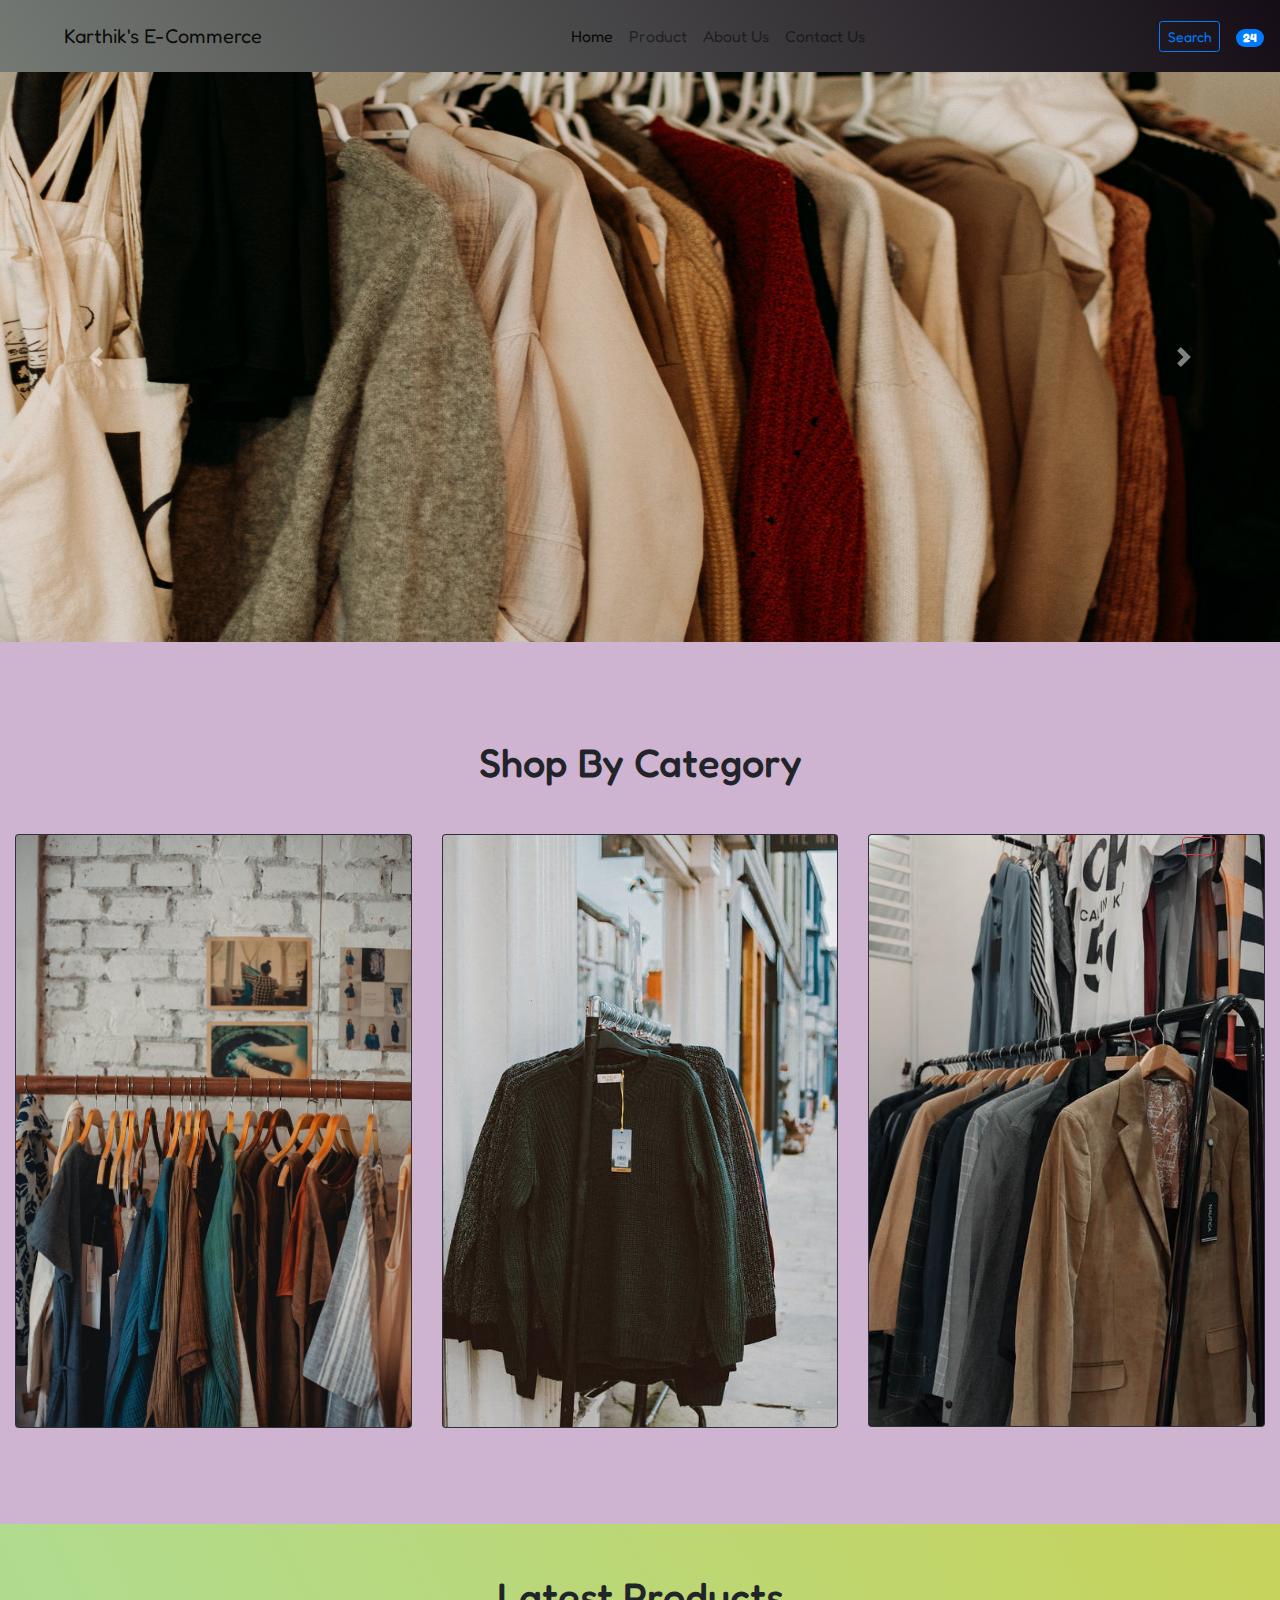
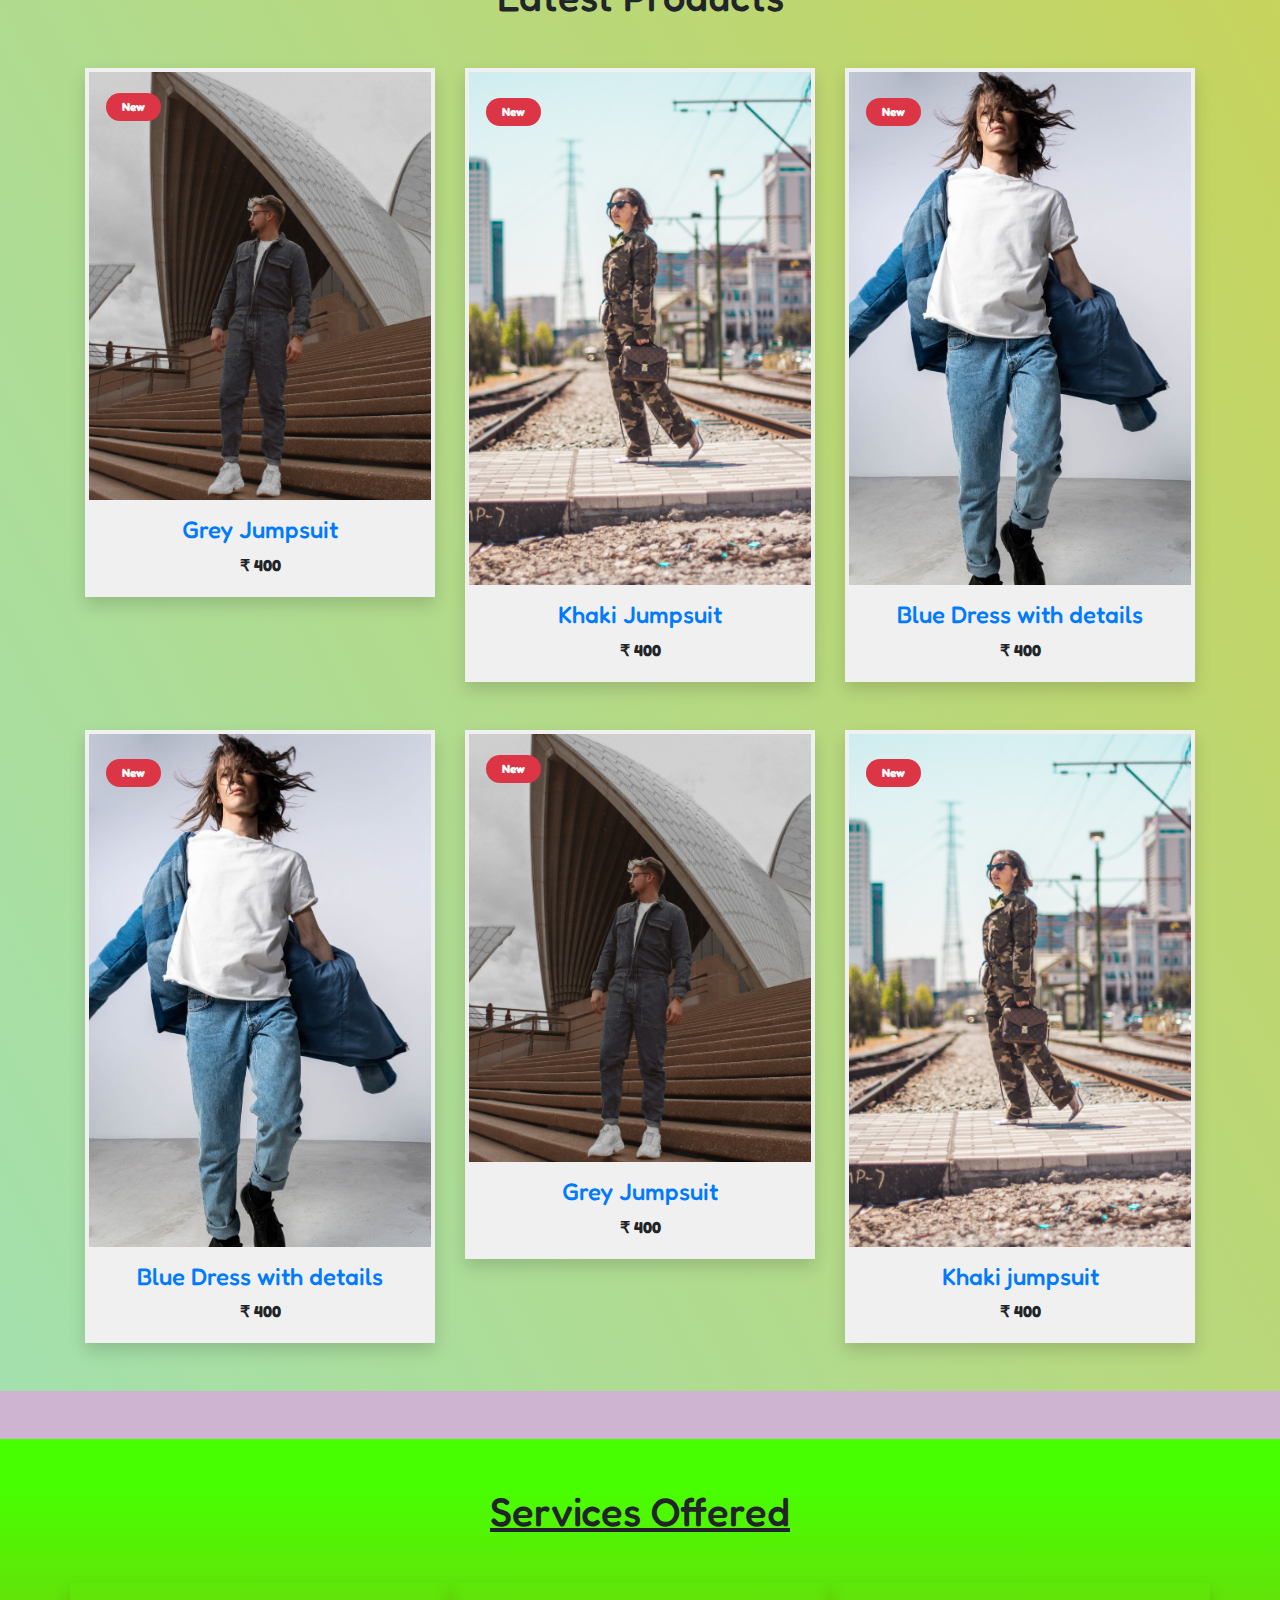
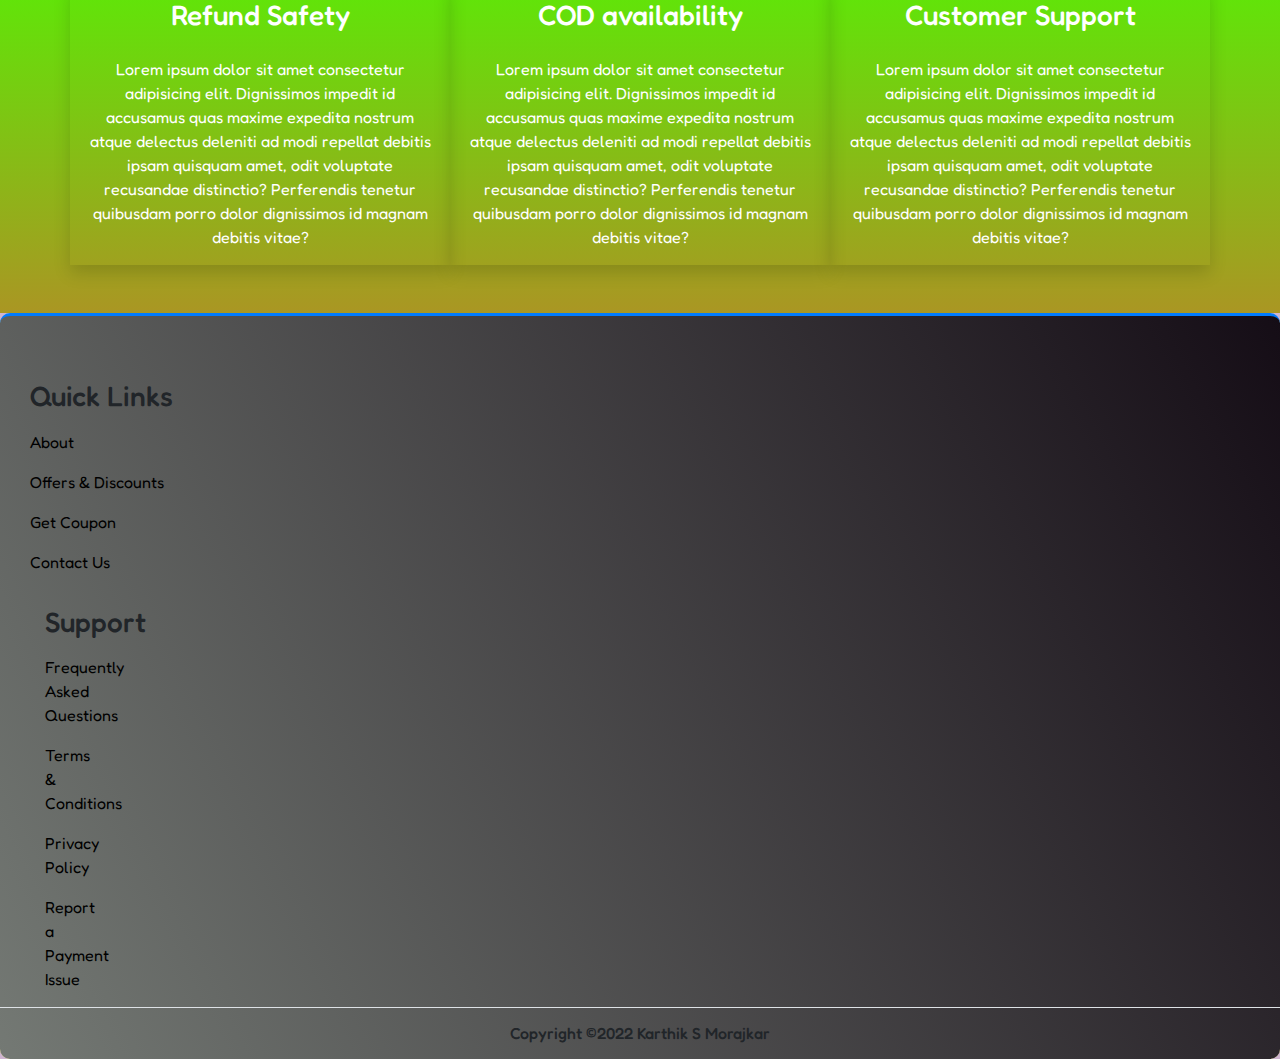
==== index.html @ 3e3faa33 "feat : added apt images" ====
<!DOCTYPE html>
<html lang="en">

<head>
  <!-- Required meta tags -->
  <meta charset="utf-8" />
  <meta name="viewport" content="width=device-width, initial-scale=1, shrink-to-fit=no" />

  <!-- style.css  -->
  <link rel="stylesheet" href="/css/style.css">

  <!-- Bootstrap CSS -->
  <link rel="stylesheet" href="https://stackpath.bootstrapcdn.com/bootstrap/4.5.2/css/bootstrap.min.css"
    integrity="sha384-JcKb8q3iqJ61gNV9KGb8thSsNjpSL0n8PARn9HuZOnIxN0hoP+VmmDGMN5t9UJ0Z" crossorigin="anonymous">

  <!-- fontawesome cdn link -->
  <link rel="stylesheet" href="https://cdnjs.cloudflare.com/ajax/libs/font-awesome/5.10.0/css/all.min.css"
    integrity="sha512-PgQMlq+nqFLV4ylk1gwUOgm6CtIIXkKwaIHp/PAIWHzig/lKZSEGKEysh0TCVbHJXCLN7WetD8TFecIky75ZfQ=="
    crossorigin="anonymous" />

  <title>E-Commerce</title>
</head>

<body id="top" style=" background-color: rgb(206 180 208);">
  <!-- ==============header menu section starts here============== -->
  <section class="header_menu" id="header_menu">
    <div class="container-fluid px-0 shadow">
      <nav class="navbar navbar-expand-lg navbar-light  py-3  " style="background-color: #fafc8e;
    background-image: linear-gradient(62deg, #747974 0%, #150d16 100%);">
        <a class="navbar-brand pl-5 pl-small-0" href="index.html">
          Karthik's E-Commerce
        </a>
        <button class="navbar-toggler" type="button" data-toggle="collapse" data-target="#navbarSupportedContent"
          aria-controls="navbarSupportedContent" aria-expanded="false" aria-label="Toggle navigation">
          <span class="navbar-toggler-icon"></span>
        </button>

        <div class="collapse navbar-collapse" id="navbarSupportedContent">
          <ul class="navbar-nav mx-auto">
            <li class="nav-item active">
              <a class="nav-link" href="index.html">Home <span class="sr-only">(current)</span></a>
            </li>
            <li class="nav-item">
              <a class="nav-link" href="product.html">Product</a>
            </li>
            <li class="nav-item">
              <a class="nav-link" href="about.html">About Us</a>
            </li>
            <li class="nav-item">
              <a class="nav-link" href="contact.html">Contact Us</a>
            </li>
          </ul>
          <div class="search mr-3">
            <a href="search.html" class="btn btn-sm btn-outline-primary">
              Search
            </a>
          </div>
          <div class="cart">
            <a href="cart.html">
              <i class="fas fa-shopping-cart fa-2x"></i>
              <span class="badge badge-pill badge-primary">24</span>
            </a>
          </div>
        </div>
      </nav>
    </div>
  </section>
  <!-- ==============header menu section ends here============== -->


  <!-- ==============header carousel section starts here============== -->
  <section class="header_carousel" id="header_carousel">
    <div id="carouselExampleControls" class="carousel slide" data-ride="carousel">
      <div class="carousel-inner">
        <div class="carousel-item active">
          <img class="d-block w-100" src="images/img1.jpg" alt="First slide" width="1600px" height="570px">
        </div>
        <div class="carousel-item">
          <img class="d-block w-100" src="images/img2.jpg" alt="Second slide" width="1600px" height="570px">
        </div>
        <div class="carousel-item">
          <img class="d-block w-100" src="images/img3.jpg" alt="Third slide" width="1600px" height="570px">
        </div>
        
      </div>
      <a class="carousel-control-prev" href="#carouselExampleControls" role="button" data-slide="prev">
        <span class="carousel-control-prev-icon" aria-hidden="true"></span>
        <span class="sr-only">Previous</span>
      </a>
      <a class="carousel-control-next" href="#carouselExampleControls" role="button" data-slide="next">
        <span class="carousel-control-next-icon" aria-hidden="true"></span>
        <span class="sr-only">Next</span>
      </a>
    </div>
  </section>
  <!-- ==============header carousel section starts here============== -->

  <!-- ==============shop by category starts here============== -->
  <section class="shop_by_category py-5 my-5" style="    background-color: rgb(206 180 208);
" id="shop_by_category">
    <div class="container-fluid">
      <div class="section_title text-center mb-5">
        <h1 class="text-capitalize" style="text-decoration:none">Shop By category</h1>
      </div>
      <div class="row">
        <div class="col-md-4 col-12">
          <div class="card bg-dark text-white">
            <a href="category.html">
              <img class="card-img img img-fluid" src="/images/new1.jpeg" alt="Card image">
            </a>
          </div>
        </div>
        <div class="col-md-4 col-12 mt-small-5 mb-small-5">
          <div class="card bg-dark text-white">
            <a href="category.html">
              <img class="card-img img img-fluid" src="/images/new8.jpeg" alt="Card image">
            </a>
          </div>
        </div>
        <div class="col-md-4 col-12">
          <div class="card bg-dark text-white">
            <a href="category.html">
              <img class="card-img img img-fluid" src="/images/new17.jpeg" alt="Card image">
            </a>
          </div>
        </div>
      </div>
    </div>
  </section>
  <!-- ==============shop by category ends here============== -->

  <!-- ==============products starts here============== -->
  <section class="products py-5 my-5 " style="background-color: #8EC5FC;
    background-image: linear-gradient(62deg, #a3e0ad 0%, #c7d35b 100%);" id="products">
    <div class="container ">
      <div class="section_title text-center mb-5">
        <h1 class="text-capitalize" style="text-decoration:none">Latest Products</h1>
      </div>
      <div class="row mb-5">
        <div class="col-md-4 col-12">
          <div class="single_product shadow text-center p-1">
            <div class="product_img">
              <a href="product_detail.html"><img src="/images/grey-jumpsuit.jpg" class="img img-fluid" alt=""></a>
              <div class="new_product">
                <span class="badge py-2 px-3 badge-pill badge-danger">New</span>
              </div>
            </div>
            <div class="product-caption my-3">
              <div class="product-ratting">
                <i class="fas fa-star"></i>
                <i class="fas fa-star"></i>
                <i class="fas fa-star"></i>
                <i class="far fa-star low-star"></i>
                <i class="far fa-star low-star"></i>
              </div>
              <h4><a href="product_detail.html">Grey Jumpsuit</a></h4>
              <div class="price">
                <b><span class="mr-1">₹</span><span>400</span></b>
              </div>
            </div>
          </div>
        </div>
        <div class="col-md-4 col-12">
          <div class="single_product shadow text-center p-1 mt-small-5 mb-small-5">
            <div class="product_img">
              <a href="product_detail.html"><img src="/images/khaki.jpg" class="img img-fluid" alt=""></a>
              <div class="new_product">
                <span class="badge py-2 px-3 badge-pill badge-danger">New</span>
              </div>
            </div>
            <div class="product-caption my-3">
              <div class="product-ratting">
                <i class="far fa-star"></i>
                <i class="far fa-star"></i>
                <i class="far fa-star"></i>
                <i class="far fa-star low-star"></i>
                <i class="far fa-star low-star"></i>
              </div>
              <h4><a href="product_detail.html">Khaki Jumpsuit</a></h4>
              <div class="price">
                <b><span class="mr-1">₹</span><span>400</span></b>
              </div>
            </div>
          </div>
        </div>
        <div class="col-md-4 col-12">
          <div class="single_product shadow text-center p-1">
            <div class="product_img">
              <a href="product_detail.html"><img src="/images/new21.jpeg"  class="img img-fluid" alt=""></a>
              <div class="new_product">
                <span class="badge py-2 px-3 badge-pill badge-danger">New</span>
              </div>
            </div>
            <div class="product-caption my-3">
              <div class="product-ratting">
                <i class="far fa-star"></i>
                <i class="far fa-star"></i>
                <i class="far fa-star"></i>
                <i class="far fa-star low-star"></i>
                <i class="far fa-star low-star"></i>
              </div>
              <h4><a href="product_detail.html">Blue Dress with details</a></h4>
              <div class="price">
                <b><span class="mr-1">₹</span><span>400</span></b>
              </div>
            </div>
          </div>
        </div>
      </div>
      <div class="row">
        <div class="col-md-4 col-12">
          <div class="single_product shadow text-center p-1">
            <div class="product_img">
              <a href="product_detail.html"><img src="/images/new21.jpeg" class="img img-fluid" alt=""></a>
              <div class="new_product">
                <span class="badge py-2 px-3 badge-pill badge-danger">New</span>
              </div>
            </div>
            <div class="product-caption my-3">
              <div class="product-ratting">
                <i class="far fa-star"></i>
                <i class="far fa-star"></i>
                <i class="far fa-star"></i>
                <i class="far fa-star low-star"></i>
                <i class="far fa-star low-star"></i>
              </div>
              <h4><a href="product_detail.html">Blue Dress with details</a></h4>
              <div class="price">
                <b><span class="mr-1">₹</span><span>400</span></b>
              </div>
            </div>
          </div>
        </div>
        <div class="col-md-4 col-12">
          <div class="single_product shadow text-center p-1 mt-small-5 mb-small-5">
            <div class="product_img">
              <a href="product_detail.html"><img src="/images/grey-jumpsuit.jpg" class="img img-fluid" alt=""></a>
              <div class="new_product">
                <span class="badge py-2 px-3 badge-pill badge-danger">New</span>
              </div>
            </div>
            <div class="product-caption my-3">
              <div class="product-ratting">
                <i class="far fa-star"></i>
                <i class="far fa-star"></i>
                <i class="far fa-star"></i>
                <i class="far fa-star low-star"></i>
                <i class="far fa-star low-star"></i>
              </div>
              <h4><a href="product_detail.html">Grey Jumpsuit</a></h4>
              <div class="price">
                <b><span class="mr-1">₹</span><span>400</span></b>
              </div>
            </div>
          </div>
        </div>
        <div class="col-md-4 col-12">
          <div class="single_product shadow text-center p-1">
            <div class="product_img">
              <a href="product_detail.html"><img src="/images/khaki.jpg" class="img img-fluid" alt=""></a>
              <div class="new_product">
                <span class="badge py-2 px-3 badge-pill badge-danger">New</span>
              </div>
            </div>
            <div class="product-caption my-3">
              <div class="product-ratting">
                <i class="far fa-star"></i>
                <i class="far fa-star"></i>
                <i class="far fa-star"></i>
                <i class="far fa-star low-star"></i>
                <i class="far fa-star low-star"></i>
              </div>
              <h4><a href="product_detail.html">Khaki jumpsuit</a></h4>
              <div class="price">
                <b><span class="mr-1">₹</span><span>400</span></b>
              </div>
            </div>
          </div>
        </div>
      </div>
    </div>
  </section>

  <!-- ==============products ends here============== -->


  <!-- ==============feature starts here============== -->
  <section class="feature py-5 mt-5" id="feature">
    <div class="container">
      <div class="section_title text-center mb-5">
        <h1 class="text-capitalize">Services offered</h1>
      </div>
      <div class="row text-white">
        <div class="col-md-4 col-12 shadow p-3">
          <div class="text-center">
            <div class="mb-4">
              <i class="fas fa-shipping-fast fa-3x mb-3 pt-2"></i>
              <div>
                <h3>Refund Safety</h3>
              </div>
            </div>
            <div>
              Lorem ipsum dolor sit amet consectetur adipisicing elit. Dignissimos impedit id accusamus quas maxime
              expedita nostrum atque delectus deleniti ad modi repellat debitis ipsam quisquam amet, odit voluptate
              recusandae distinctio? Perferendis tenetur quibusdam porro dolor dignissimos id magnam debitis vitae?
            </div>
          </div>
        </div>
        <div class="col-md-4 col-12 shadow p-3 mt-small-5 mb-small-5">
          <div class="text-center">
            <div class="mb-4">
              <i class="fas fa-lock fa-3x mb-3 pt-2"></i>
              <div>
                <h3>COD availability</h3>
              </div>
            </div>
            <div>
              Lorem ipsum dolor sit amet consectetur adipisicing elit. Dignissimos impedit id accusamus quas maxime
              expedita nostrum atque delectus deleniti ad modi repellat debitis ipsam quisquam amet, odit voluptate
              recusandae distinctio? Perferendis tenetur quibusdam porro dolor dignissimos id magnam debitis vitae?
            </div>
          </div>
        </div>
        <div class="col-md-4 col-12 shadow p-3">
          <div class="text-center">
            <div class="mb-4">
              <i class="fas fa-headphones fa-3x mb-3 pt-2"></i>
              <div>
                <h3>Customer Support</h3>
              </div>
            </div>
            <div>
              Lorem ipsum dolor sit amet consectetur adipisicing elit. Dignissimos impedit id accusamus quas maxime
              expedita nostrum atque delectus deleniti ad modi repellat debitis ipsam quisquam amet, odit voluptate
              recusandae distinctio? Perferendis tenetur quibusdam porro dolor dignissimos id magnam debitis vitae?
            </div>
          </div>
        </div>
      </div>
    </div>
  </section>

  <!-- ==============services ends here============== -->

  <!-- ==============footer starts here============== -->
  <section class="footer_section pt-5 pb-2" style="background-color: #fcf58e;
    background-image: linear-gradient(62deg, #747974 0%, #150d16 100%);" id="footer_section">
    <footer>
      <div class="container-fluid">
        <div class="row">
          </div>
          <div class="col-md-3 col-6">
            <div class="footer_title pt-3 mb-3">
              <h3>Quick Links</h3>
            </div>
            <div class="footer_links">
              <ul>
                <li><a href="about.html">About</a></li>
                <li><a href="javascript:;">Offers & Discounts</a></li>
                <li><a href="javascript:;">Get Coupon</a></li>
                <li><a href="contact.html">Contact Us</a></li>
              </ul>
            </div>
          <div class="col-md-3 col-6">
            <div class="footer_title pt-3 mb-3">
              <h3>Support</h3>
            </div>
            <div class="footer_links">
              <ul>
                <li><a href="javascript:;">Frequently Asked Questions</a></li>
                <li><a href="javascript:;">Terms & Conditions</a></li>
                <li><a href="javascript:;">Privacy Policy</a></li>
                <li><a href="javascript:;">Report a Payment Issue</a></li>
              </ul>
            </div>
          </div>
        </div>
      </div>
      <div class="border-top">
        <h6 class="text-center mt-3">Copyright ©2022 Karthik S Morajkar
        </h6>
      </div>
    </footer>
  </section>
  <div class="backtop">
    <a id="button" href="#top" class="btn btn-lg btn-outline-danger" role="button">
      <i class="fas fa-chevron-up text-dark"></i>
    </a>
  </div>
  <!-- ==============footer ends here============== -->


  <!-- Optional JavaScript -->
  <!-- jQuery first, then Popper.js, then Bootstrap JS -->
  <script src="https://code.jquery.com/jquery-3.5.1.slim.min.js"
    integrity="sha384-DfXdz2htPH0lsSSs5nCTpuj/zy4C+OGpamoFVy38MVBnE+IbbVYUew+OrCXaRkfj"
    crossorigin="anonymous"></script>
  <script src="https://cdn.jsdelivr.net/npm/popper.js@1.16.1/dist/umd/popper.min.js"
    integrity="sha384-9/reFTGAW83EW2RDu2S0VKaIzap3H66lZH81PoYlFhbGU+6BZp6G7niu735Sk7lN"
    crossorigin="anonymous"></script>
  <script src="https://stackpath.bootstrapcdn.com/bootstrap/4.5.2/js/bootstrap.min.js"
    integrity="sha384-B4gt1jrGC7Jh4AgTPSdUtOBvfO8shuf57BaghqFfPlYxofvL8/KUEfYiJOMMV+rV"
    crossorigin="anonymous"></script>
</body>

</html>
---- css/style.css ----
/* fonts styling */
@import url('https://fonts.googleapis.com/css2?family=Fredoka:wght@300&display=swap');

/* css default format setting */
*{
    margin: 0;
    padding: 0;
    box-sizing: border-box;
    font-family: 'Fredoka', sans-serif;
    scroll-behavior: smooth;;
}
.bg-light-gray{    
    background-color: rgb(71, 70, 70);
}
.section_title h1{
    text-decoration: underline;
}

/* for cart logo hover effect */
.cart a{
    text-decoration: none;
    list-style: none;
}
.cart a:hover{
    text-decoration: none;
    list-style: none;
}
.bg_cart_1{
    background-color: #2f80d1;
    background-image: linear-gradient(62deg, #76b94a 0%, #bd7dd6 100%);
}
.list-group-item{
    background-color: inherit !important;
}

/* for product detail page image gallery */
.carousel-indicators li{
    width: auto !important;
    height: auto !important;
}


/* for checkout page */
.bg_checkout_1{
    background-color: #8EC5FC;
    background-image: linear-gradient(62deg, #8EC5FC 0%, #E0C3FC 100%);
}

/* for product layout design */
.single_product{
    background-color: rgb(241, 240, 240);
}
.product_img{
    position: relative;
}
.product_img .new_product{
    position: absolute;
    top: 5%;
    left: 5%;
}

.contact_form{
    background-color: #8EC5FC;
    background-image: linear-gradient(62deg, #8EC5FC 0%, #B0E785 100%);
}


/* for services section background gradient */
.feature{
    background: rgb(150, 230, 0);
    background: linear-gradient(0deg, rgb(170, 150, 35) 0%, rgb(72, 255, 0) 90%);
}

/* for footer section background gradient */
/* .footer_section{
    background-color: #0093E9;
    background-image: linear-gradient(110deg, #0093E9 19%, #80D0C7 100%);
} */
.footer_section{
    border-top: 3px solid #007BFF;
    border-radius: 10px;
}

/* for footer links  */
.footer_links ul li{
    list-style: none;
    margin-bottom: 1rem;
}
.footer_links ul li a{
    color: #000;
    text-decoration: none;
    transition: all 0.2s linear;
}
.footer_links ul li a:hover{
    text-decoration: none;
    margin-left: 5px;
}

/* for scroll to top button */
#button{
    position: fixed;
    right: 5%;
    bottom: 5%;
    z-index: 100;
}

.mt-small-2{
    margin-top: 0rem!important;
}
.mt-small-5{
    margin-top: 0rem!important;
}
.mb-small-2{
    margin-bottom: 0rem!important;
}
.mb-small-5{
    margin-bottom: 0rem!important;
}
/* for mobile responsive setting */
@media(max-width: 767px){
    .mt-small-2{
        margin-top: .5rem!important;
    }
    .mt-small-5{
        margin-top: 3rem!important;
    }
    .mb-small-2{
        margin-bottom: .5rem!important;
    }
    .mb-small-5{
        margin-bottom: 3rem!important;
    }
}
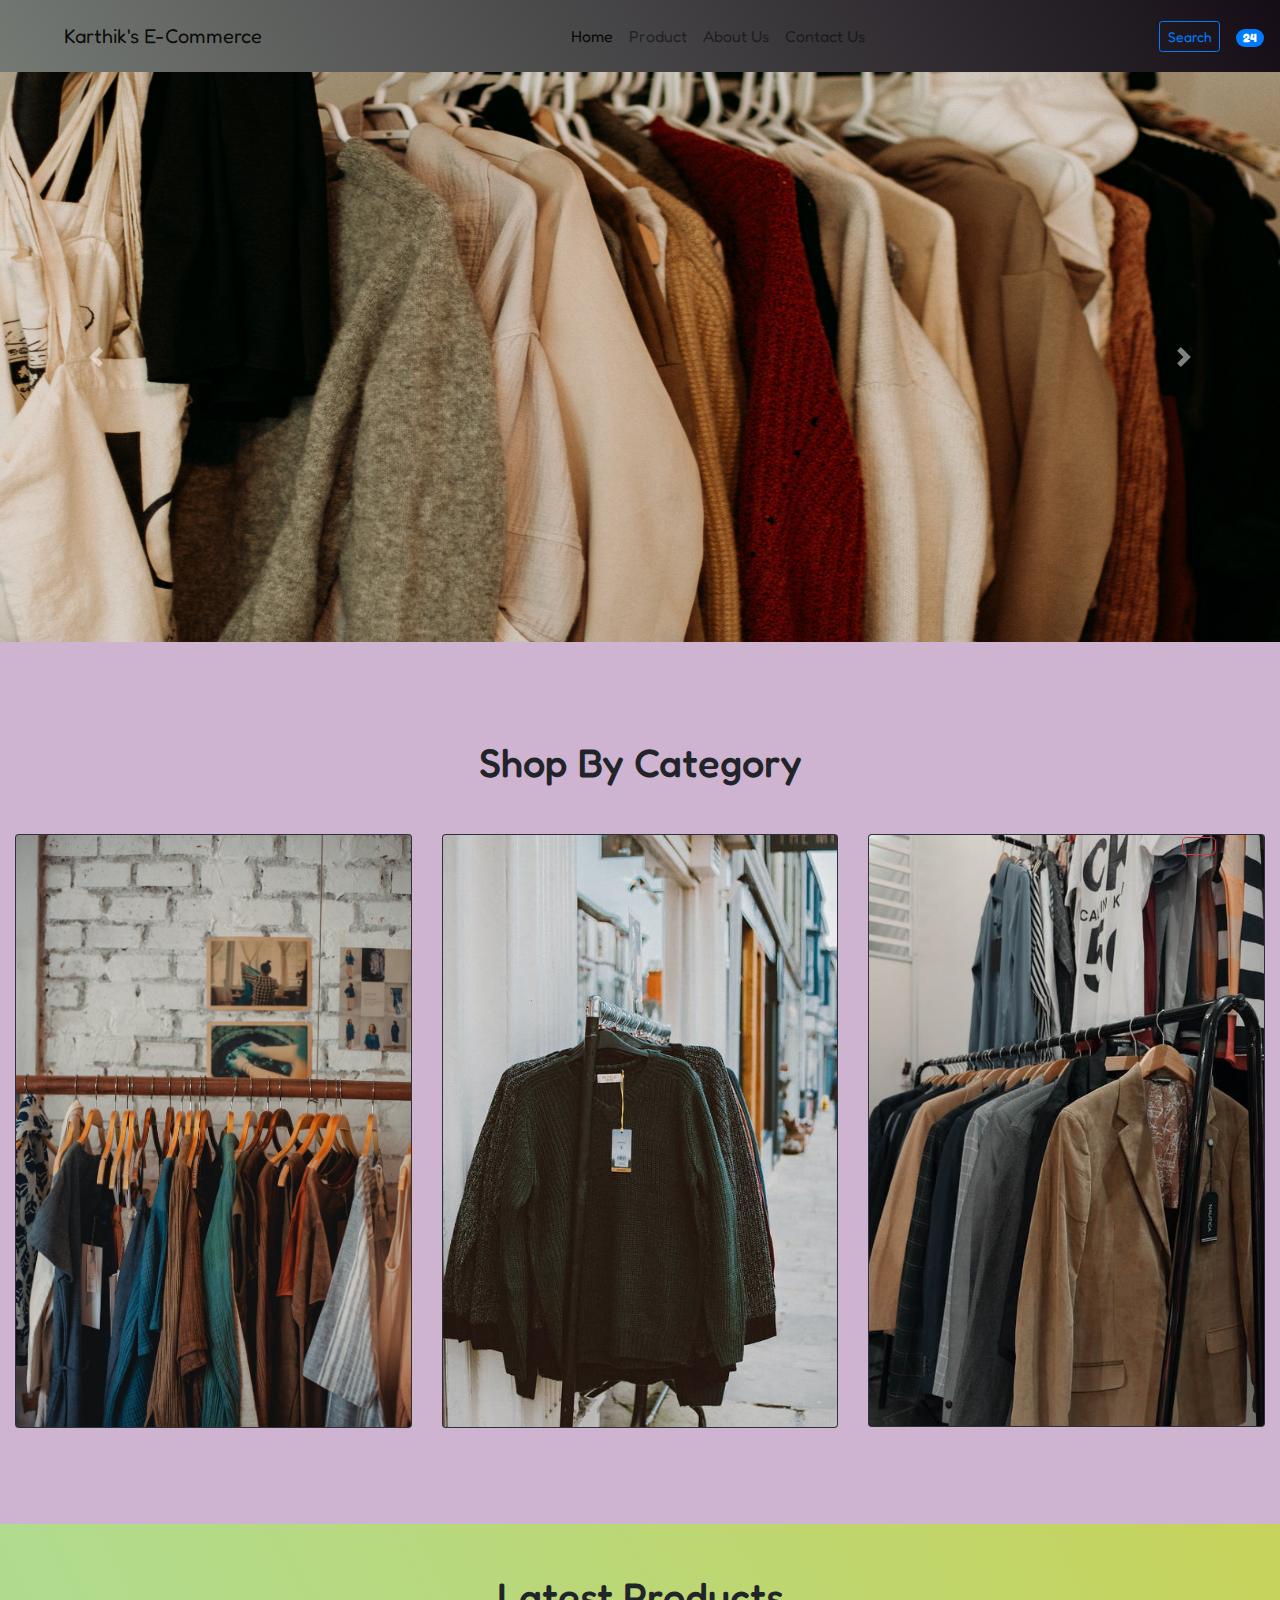
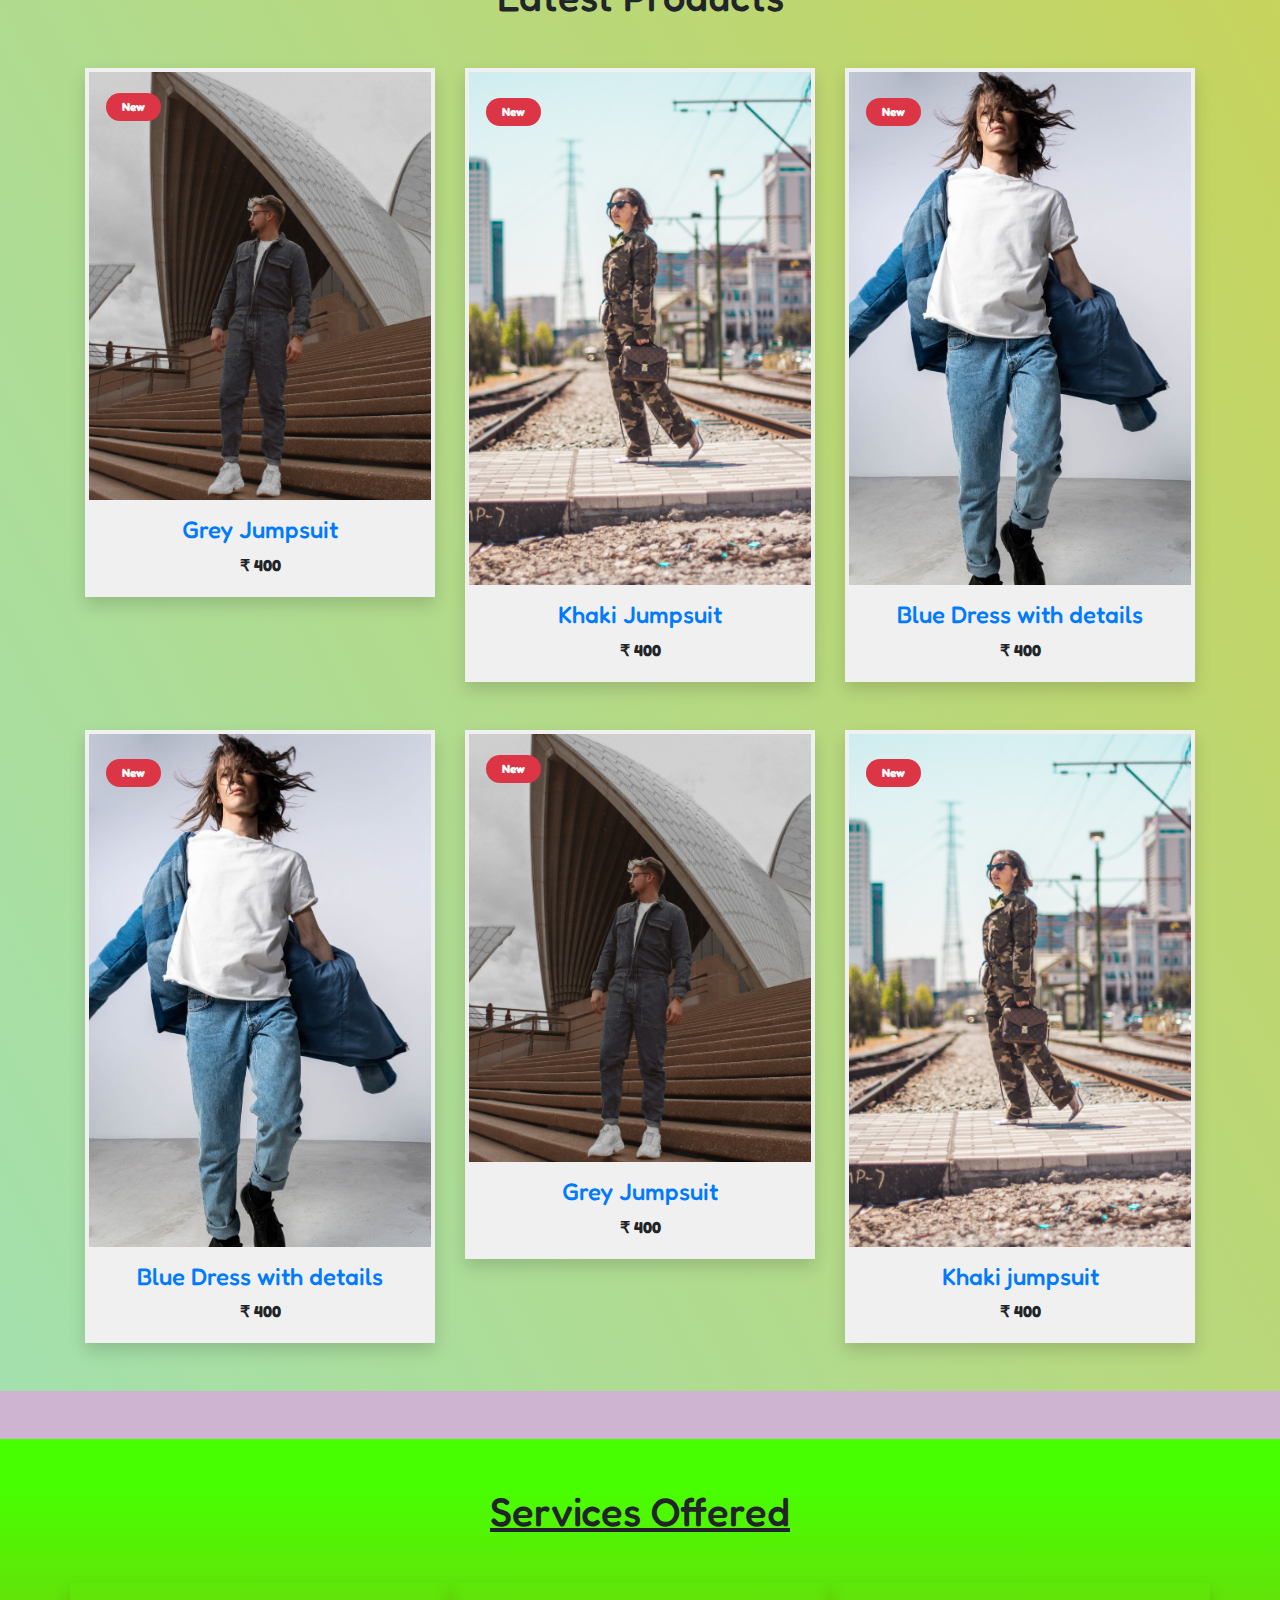
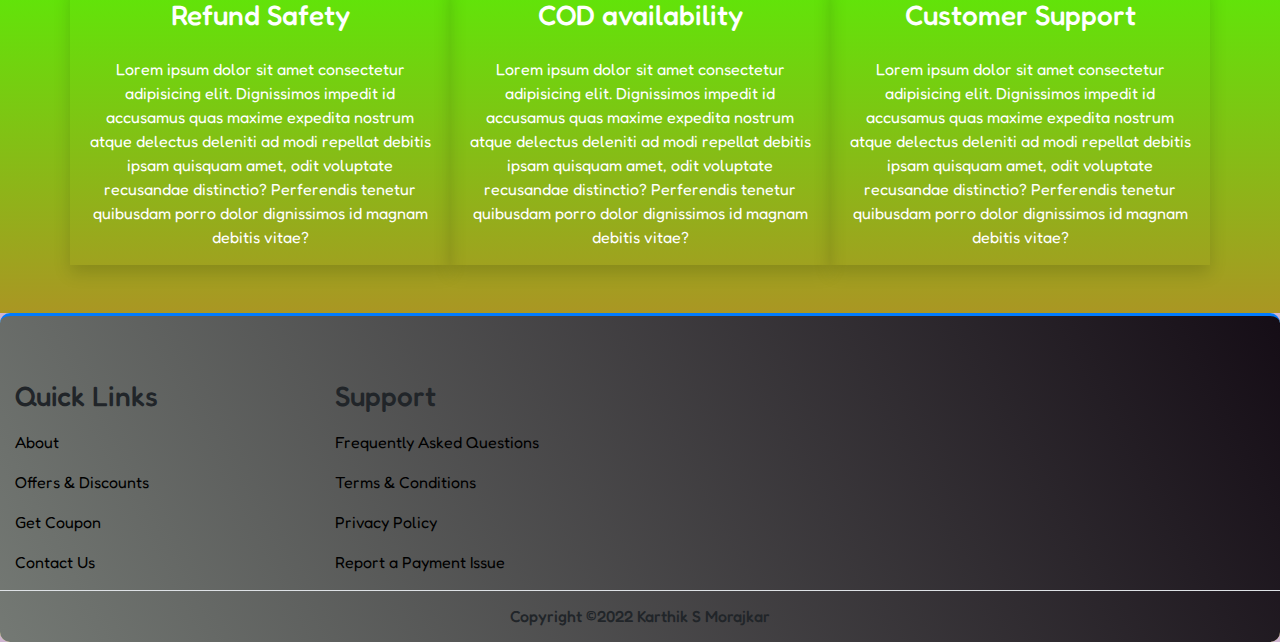
==== commit afafdee3: "feat: added apt pages" ====
--- a/index.html
+++ b/index.html
@@ -348,7 +348,6 @@
     <footer>
       <div class="container-fluid">
         <div class="row">
-          </div>
           <div class="col-md-3 col-6">
             <div class="footer_title pt-3 mb-3">
               <h3>Quick Links</h3>
@@ -361,6 +360,7 @@
                 <li><a href="contact.html">Contact Us</a></li>
               </ul>
             </div>
+          </div>
           <div class="col-md-3 col-6">
             <div class="footer_title pt-3 mb-3">
               <h3>Support</h3>
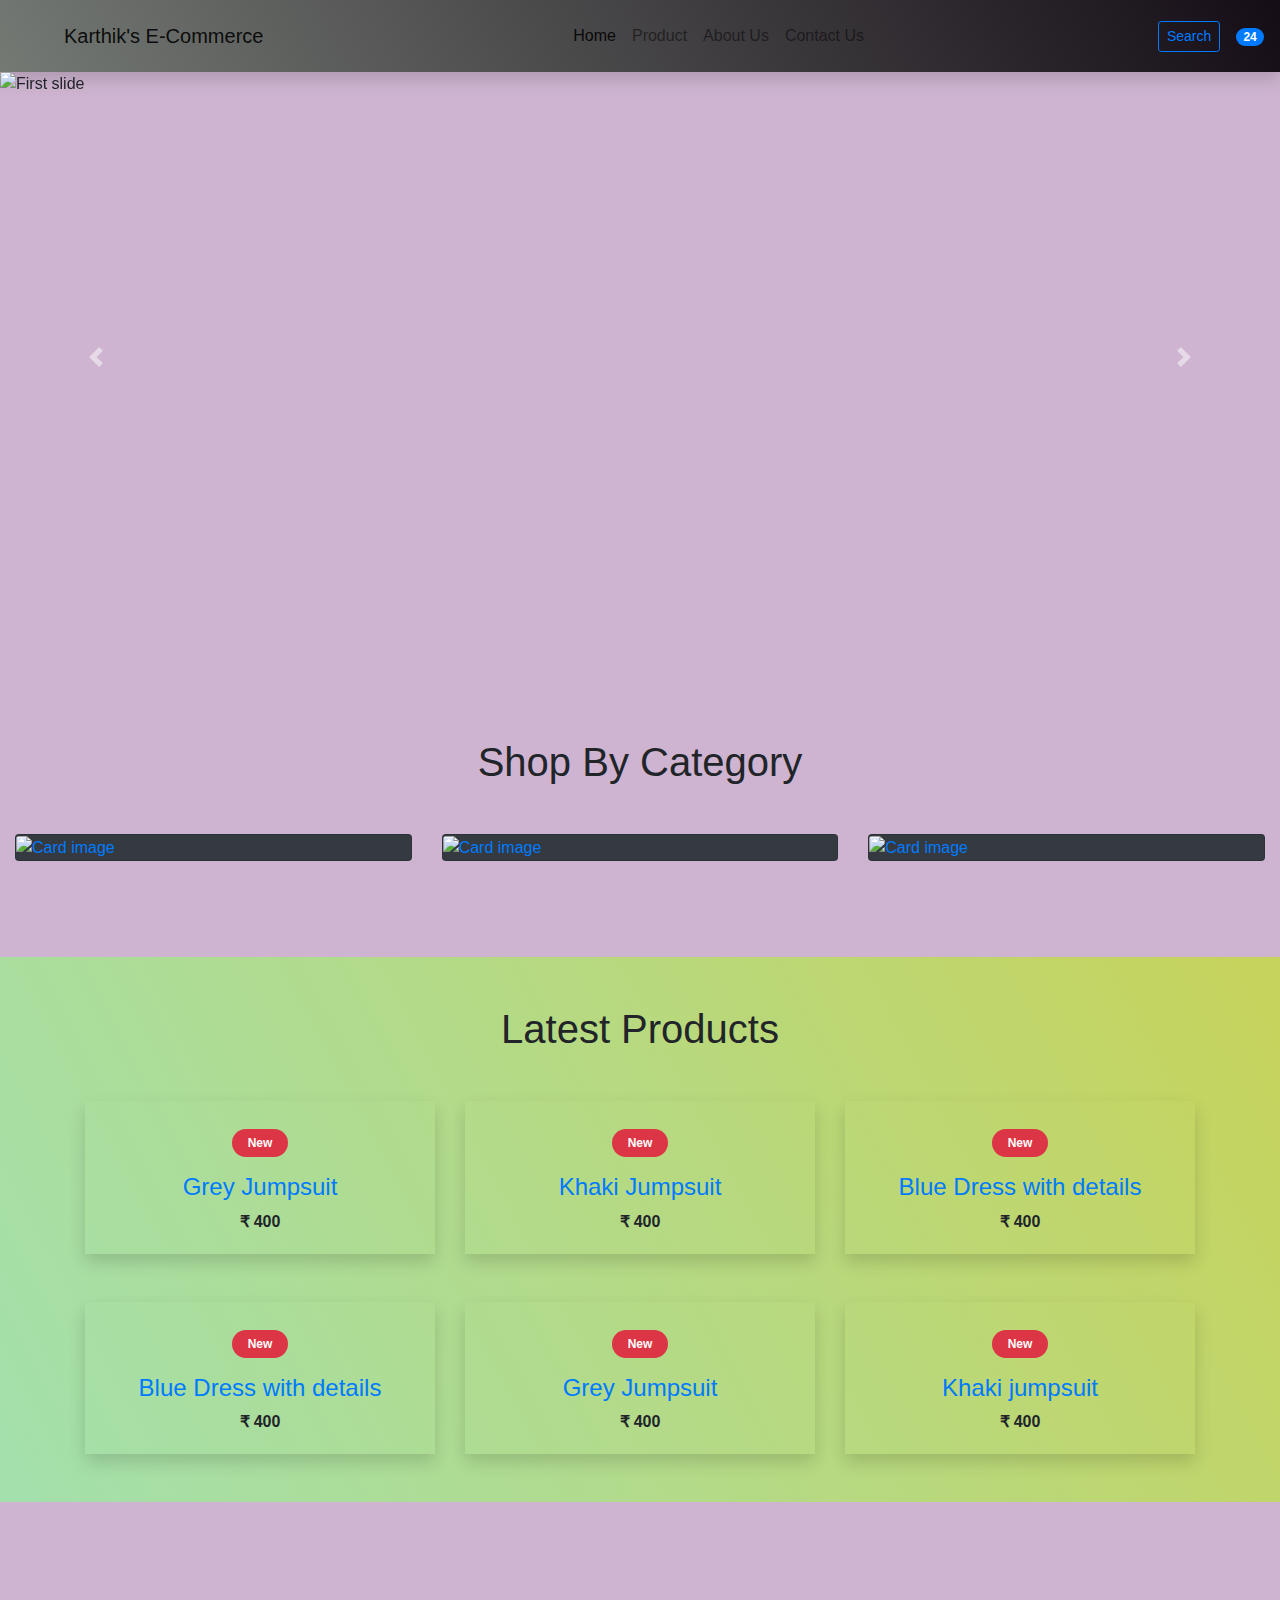
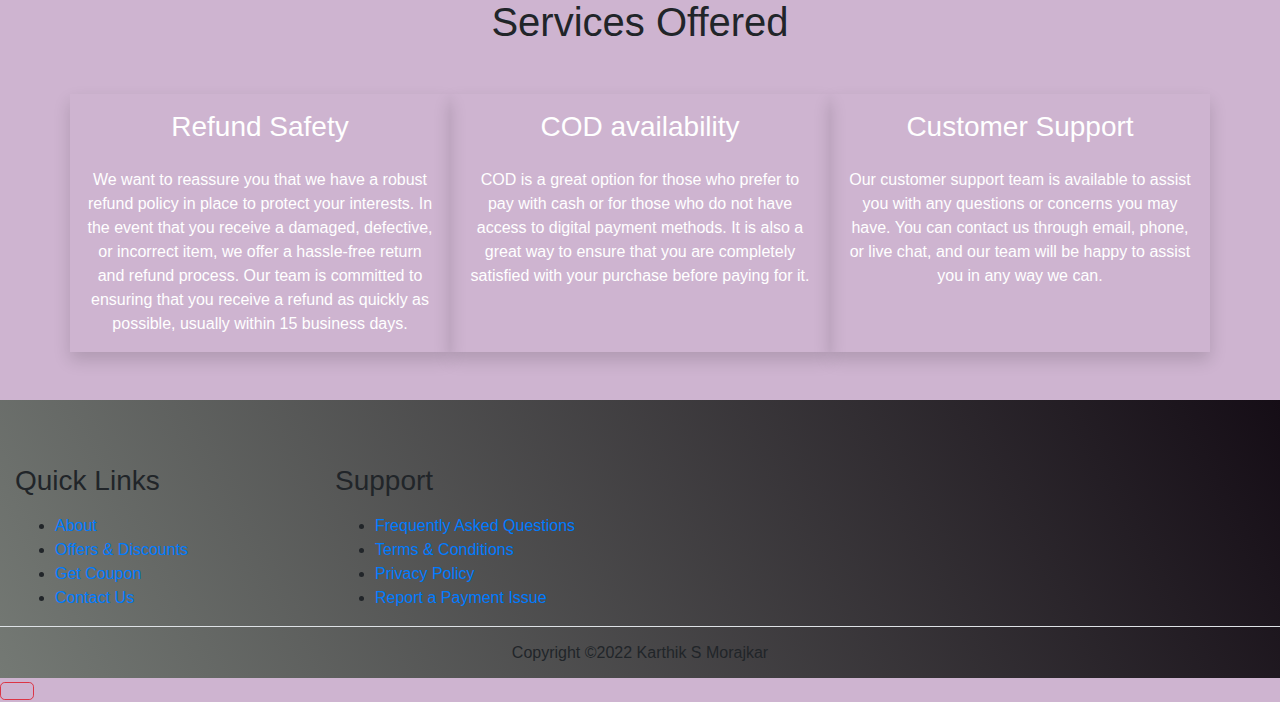
==== commit 5aa5608b: "Update index.html" ====
--- a/index.html
+++ b/index.html
@@ -300,9 +300,10 @@
               </div>
             </div>
             <div>
-              Lorem ipsum dolor sit amet consectetur adipisicing elit. Dignissimos impedit id accusamus quas maxime
-              expedita nostrum atque delectus deleniti ad modi repellat debitis ipsam quisquam amet, odit voluptate
-              recusandae distinctio? Perferendis tenetur quibusdam porro dolor dignissimos id magnam debitis vitae?
+              We want to reassure you that we have a robust refund policy in place to protect your interests. In
+              the event that you receive a damaged, defective, or incorrect item, we offer a hassle-free return 
+              and refund process. Our team is committed to ensuring that you receive a refund as quickly as 
+              possible, usually within 15 business days.
             </div>
           </div>
         </div>
@@ -315,9 +316,9 @@
               </div>
             </div>
             <div>
-              Lorem ipsum dolor sit amet consectetur adipisicing elit. Dignissimos impedit id accusamus quas maxime
-              expedita nostrum atque delectus deleniti ad modi repellat debitis ipsam quisquam amet, odit voluptate
-              recusandae distinctio? Perferendis tenetur quibusdam porro dolor dignissimos id magnam debitis vitae?
+              COD is a great option for those who prefer to pay with cash or for those who do not have access to
+              digital payment methods. It is also a great way to ensure that you are completely satisfied with 
+              your purchase before paying for it.
             </div>
           </div>
         </div>
@@ -330,9 +331,9 @@
               </div>
             </div>
             <div>
-              Lorem ipsum dolor sit amet consectetur adipisicing elit. Dignissimos impedit id accusamus quas maxime
-              expedita nostrum atque delectus deleniti ad modi repellat debitis ipsam quisquam amet, odit voluptate
-              recusandae distinctio? Perferendis tenetur quibusdam porro dolor dignissimos id magnam debitis vitae?
+              Our customer support team is available to assist you with any questions or concerns you may have.
+              You can contact us through email, phone, or live chat, and our team will be happy to assist you 
+              in any way we can.
             </div>
           </div>
         </div>
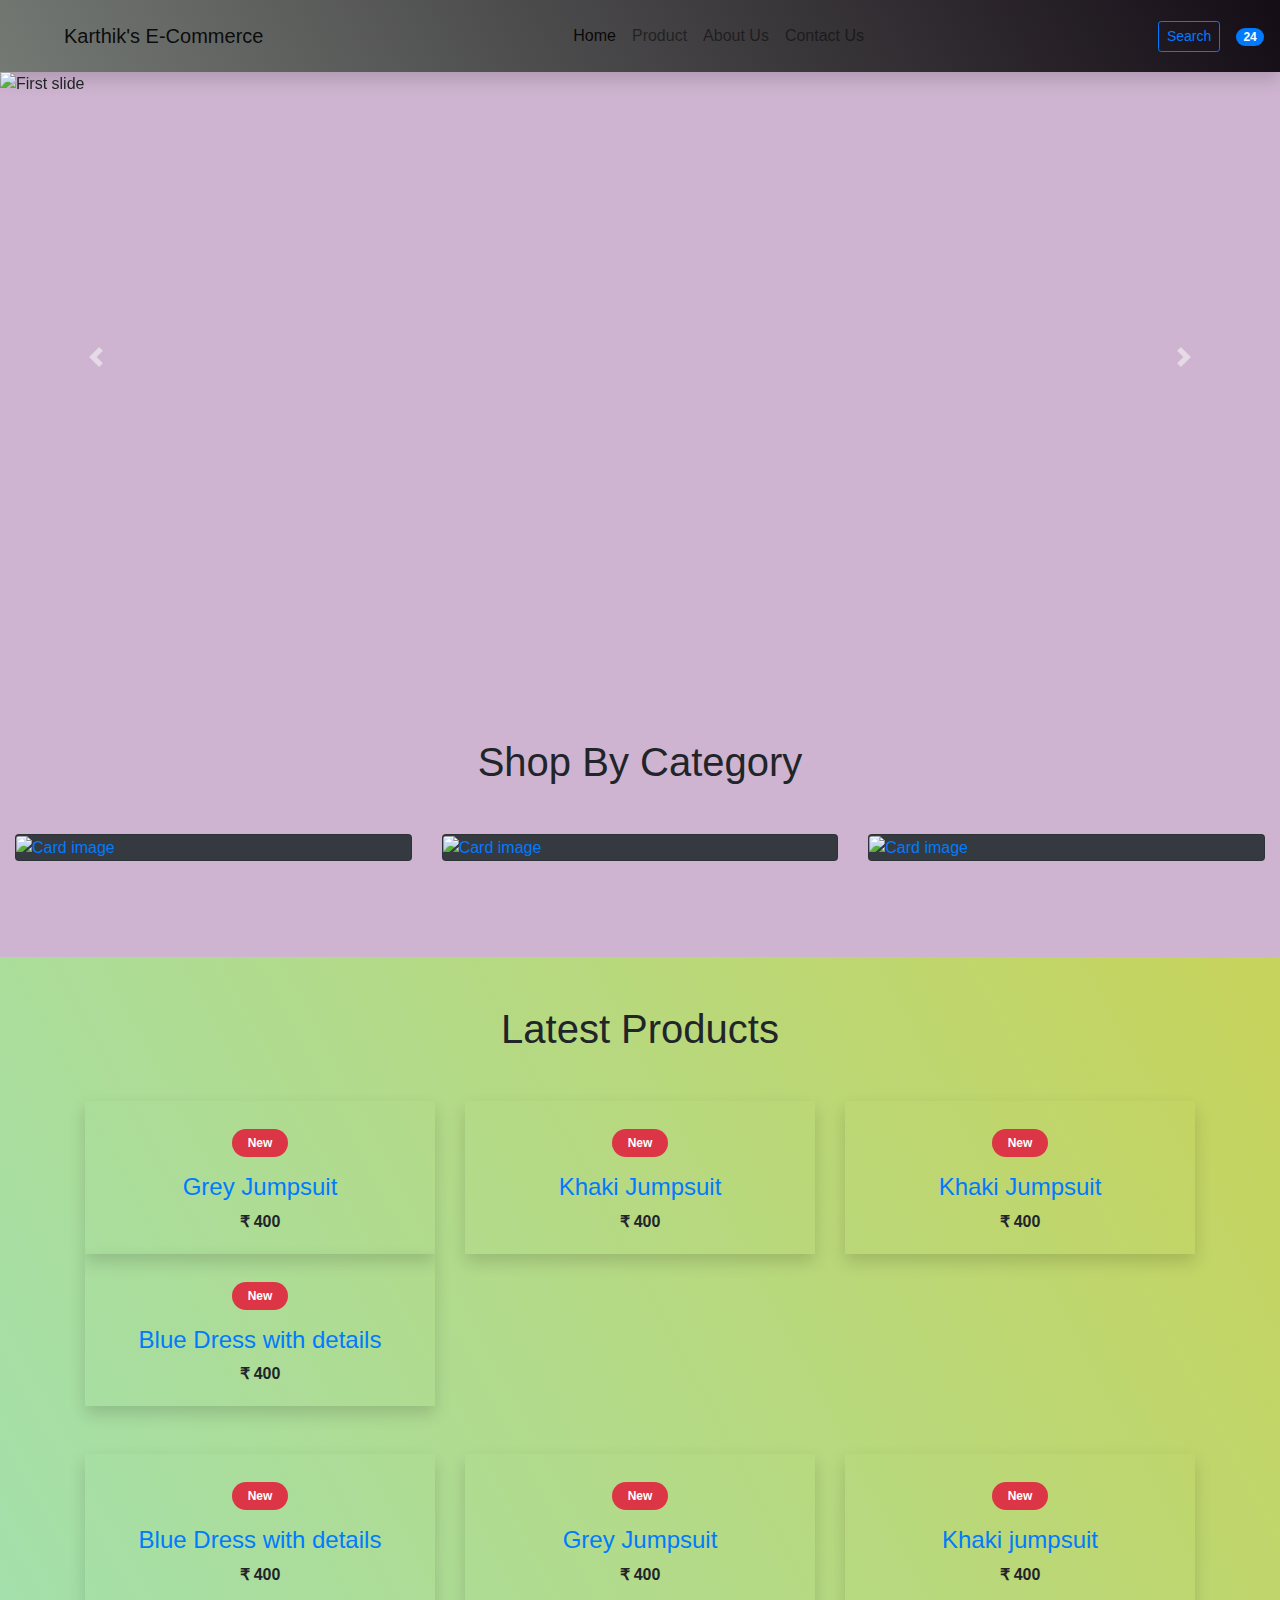
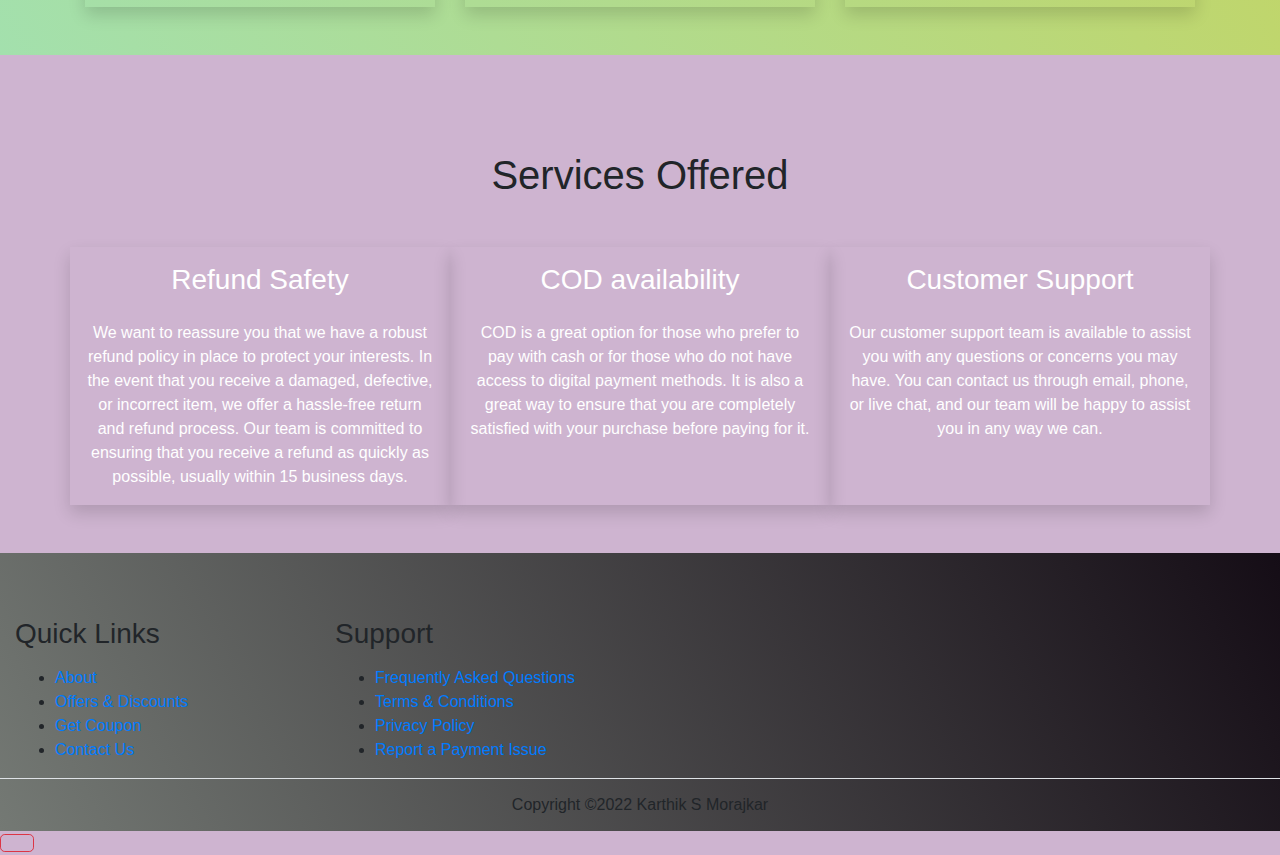
==== commit 6ba8aed3: "Update index.html" ====
--- a/index.html
+++ b/index.html
@@ -184,6 +184,29 @@
           </div>
         </div>
         <div class="col-md-4 col-12">
+          <div class="single_product shadow text-center p-1 mt-small-5 mb-small-5">
+            <div class="product_img">
+              <a href="product_detail.html"><img src="/images/khaki.jpg" class="img img-fluid" alt=""></a>
+              <div class="new_product">
+                <span class="badge py-2 px-3 badge-pill badge-danger">New</span>
+              </div>
+            </div>
+            <div class="product-caption my-3">
+              <div class="product-ratting">
+                <i class="far fa-star"></i>
+                <i class="far fa-star"></i>
+                <i class="far fa-star"></i>
+                <i class="far fa-star low-star"></i>
+                <i class="far fa-star low-star"></i>
+              </div>
+              <h4><a href="product_detail.html">Khaki Jumpsuit</a></h4>
+              <div class="price">
+                <b><span class="mr-1">₹</span><span>400</span></b>
+              </div>
+            </div>
+          </div>
+        </div>
+        <div class="col-md-4 col-12">
           <div class="single_product shadow text-center p-1">
             <div class="product_img">
               <a href="product_detail.html"><img src="/images/new21.jpeg"  class="img img-fluid" alt=""></a>
